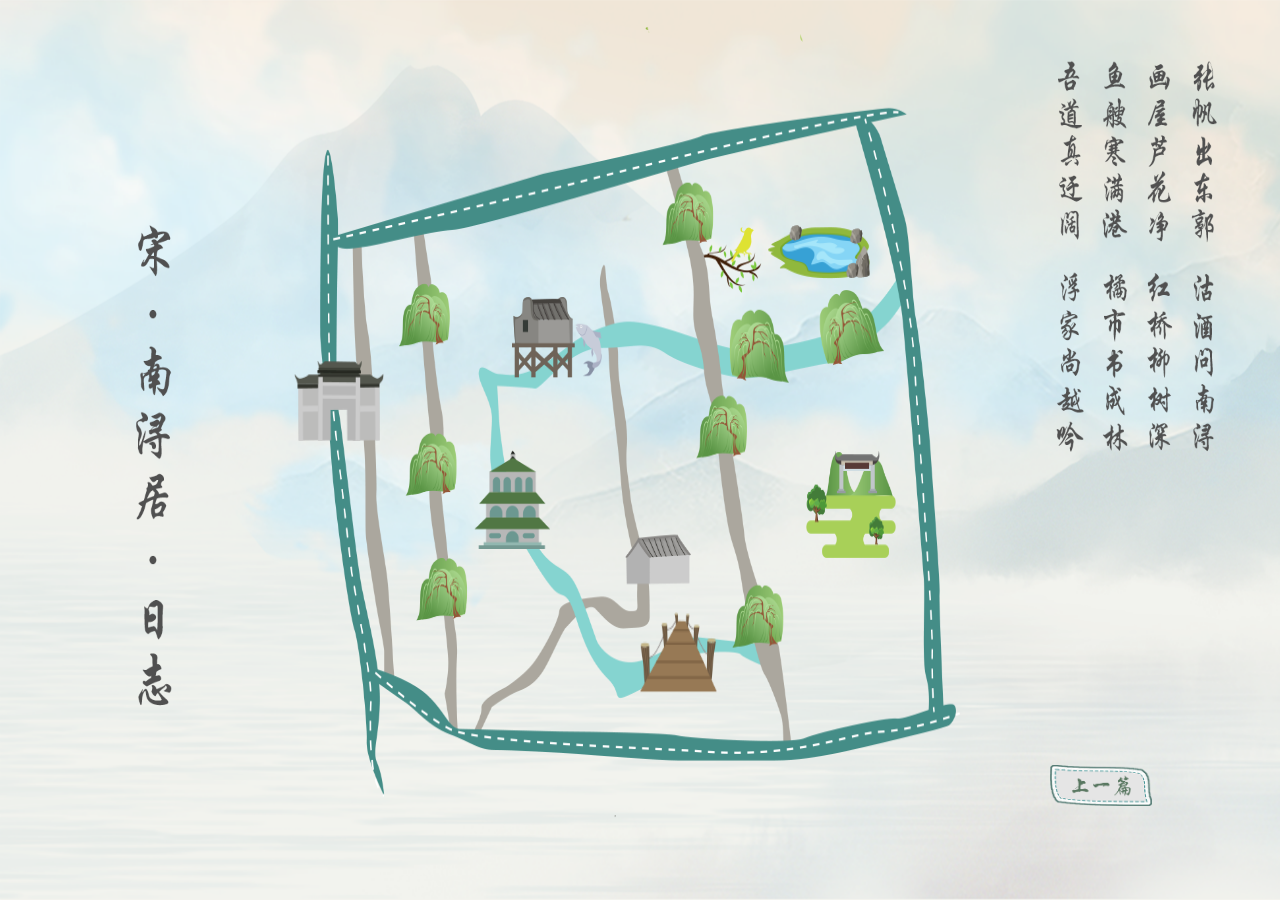
==== summary/ditu2.html @ 8aded64d "Add files via upload" ====
<!DOCTYPE html>
<html lang="en">
<head>
    <meta charset="UTF-8">
    <title>song</title>
    <link rel="stylesheet" href="ditu2.css">
</head>
<body>
<div class="img1">
    <img class="img1_back" src="img/ditusong.png">
    <div class="ditu1">
        <img class="img1_ditu" src="img/ditu2.png">

    </div>
    <div class="img2">
        <img class="img2_8" src="img/8.png" onclick="location.href='songci.html'">
        <img class="img2_9" src="img/9.png" onclick="location.href='bangshuierju.html'">
        <img class="img2_10" src="img/10.png" onclick="location.href='cipai.html'">
        <img class="img2_11" src="img/11.png"onclick="location.href='lunbo.html'">
        <img class="img2_13" src="img/13.png" onclick="location.href='songci2.html'">
        <img class="img2_15" src="img/15.png">
    </div>
</div>


<div class="xiayipian" onclick="location.href='ditu.html'">
    <img src="img/shangyipian.png">
</div>
</body>
</html>
---- summary/ditu2.css ----
*{
    margin: 0;
    padding: 0;
}
img{
    text-align:center;
    width: 100%;
    height: 100%;
}
.xiayipian{
    position: absolute;
    text-align:center;
    top: 85%;
    right: 10%;
    width: 8%;
    cursor: pointer;
}
.img1{
    width: 100vw;
    height: 100vh;
}
.img1_back{
    width: 100%;
    height: 100%;
}
.ditu1{
    position: absolute;
    text-align:center;
    top:0%;
    width: 100%;
    height: 100%;
}
.img1_ditu{

    width: 50%;
    height: 88%;
    margin: 2% auto;
}
.ditu2{
    position: absolute;
    text-align:center;
    top:0%;
    width: 100%;
    height: 100%;
}
.img2_8{
    position: absolute;
    z-index: 80;
    width: 7%;
    height: 9%;
    top:40%;
    left: 23%;
    cursor: pointer;
}
.img2_9{
    position: absolute;
    z-index: 80;
    width: 7%;
    height: 9%;
    top:33%;
    left: 40%;
    cursor: pointer;
}
.img2_10{
    position: absolute;
    z-index: 80;
    width: 8%;
    height: 6%;
    top:25%;
    left: 60%;
    cursor: pointer;
}
.img2_11{
    position: absolute;
    z-index: 80;
    width: 7%;
    height: 12%;
    top:50%;
    left: 63%;
    cursor: pointer;
}
.img2_13{
    position: absolute;
    z-index: 80;
    width:6%;
    height:9%;
    top:68%;
    left: 50%;
    cursor: pointer;
}
.img2_15{
    position: absolute;
    z-index: 80;
    width:6%;
    height:11%;
    top:50%;
    left: 37%;
    cursor: pointer;
}
div.xiayipian img:hover{
    -webkit-transform: scale(1.1,1.1);
    -moz-transform: scale(1.1,1.1);
    z-index: 9999;
}
div.img2 img:hover{
    -webkit-transform: scale(1.1,1.1);
    -moz-transform: scale(1.1,1.1);
    z-index: 9999;
}
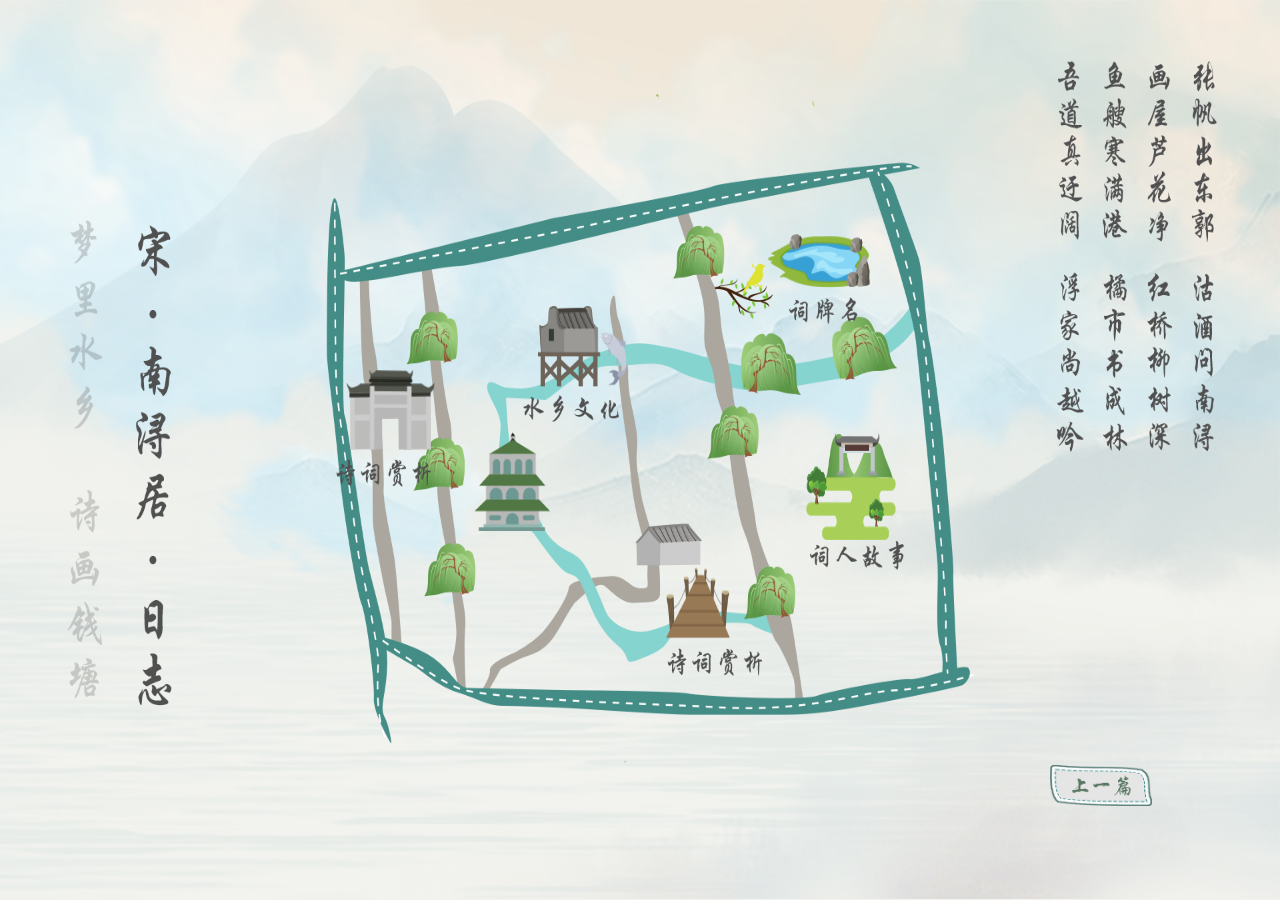
==== commit 46bf81cd: "Add files via upload" ====
--- a/summary/ditu2.html
+++ b/summary/ditu2.html
@@ -9,7 +9,7 @@
 <div class="img1">
     <img class="img1_back" src="img/ditusong.png">
     <div class="ditu1">
-        <img class="img1_ditu" src="img/ditu2.png">
+
 
     </div>
     <div class="img2">
--- a/summary/ditu2.css
+++ b/summary/ditu2.css
@@ -48,8 +48,8 @@
     z-index: 80;
     width: 7%;
     height: 9%;
-    top:40%;
-    left: 23%;
+    top:41%;
+    left: 27%;
     cursor: pointer;
 }
 .img2_9{
@@ -57,8 +57,8 @@
     z-index: 80;
     width: 7%;
     height: 9%;
-    top:33%;
-    left: 40%;
+    top:34%;
+    left: 42%;
     cursor: pointer;
 }
 .img2_10{
@@ -66,7 +66,7 @@
     z-index: 80;
     width: 8%;
     height: 6%;
-    top:25%;
+    top:26%;
     left: 60%;
     cursor: pointer;
 }
@@ -75,17 +75,17 @@
     z-index: 80;
     width: 7%;
     height: 12%;
-    top:50%;
+    top:48%;
     left: 63%;
     cursor: pointer;
 }
 .img2_13{
     position: absolute;
     z-index: 80;
-    width:6%;
-    height:9%;
-    top:68%;
-    left: 50%;
+    width:5%;
+    height:8%;
+    top:63%;
+    left: 52%;
     cursor: pointer;
 }
 .img2_15{
@@ -93,7 +93,7 @@
     z-index: 80;
     width:6%;
     height:11%;
-    top:50%;
+    top:48%;
     left: 37%;
     cursor: pointer;
 }
